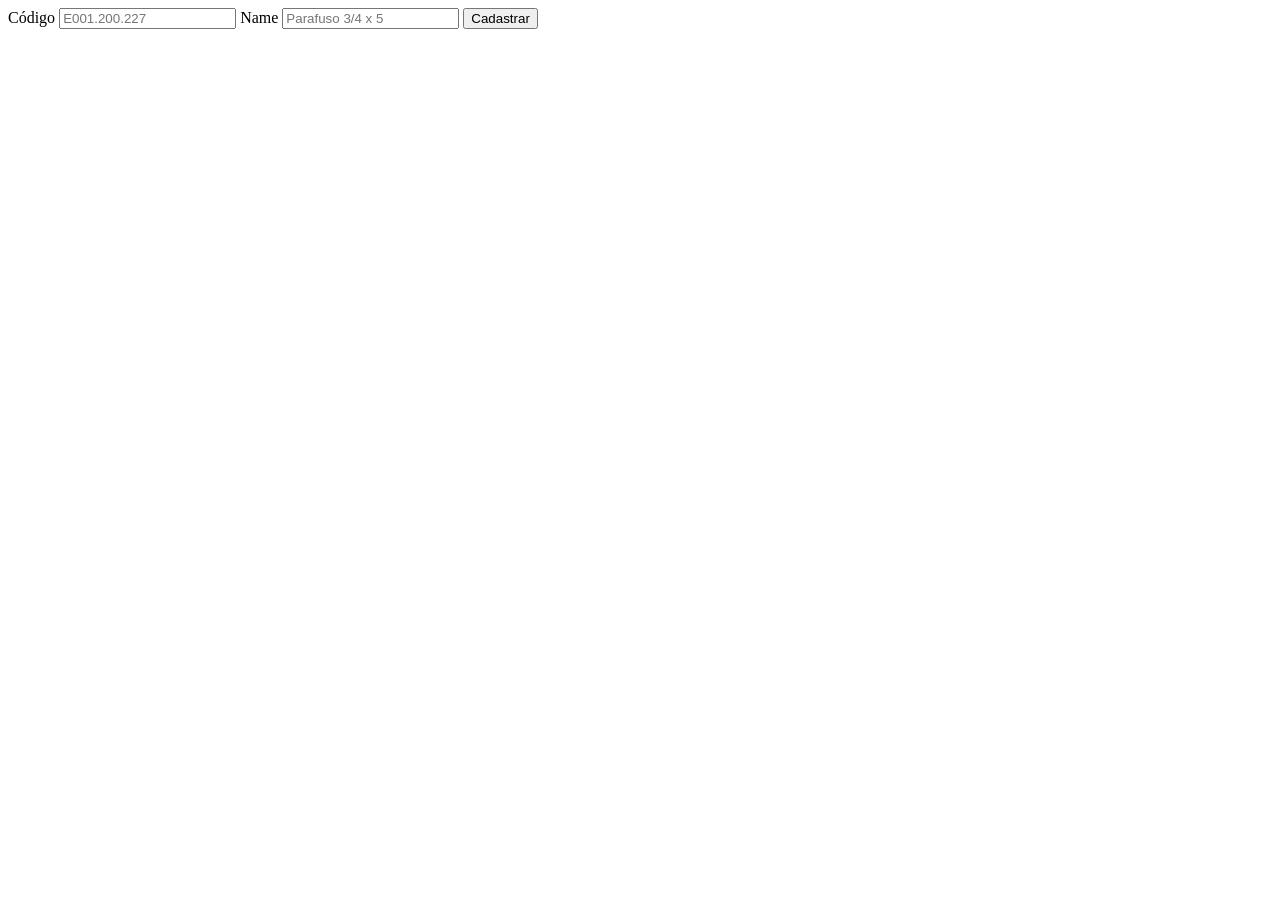
==== src/main/resources/static/index.html @ e2563c2e "feat: implement product registration" ====
<!DOCTYPE html>
<html lang="pt">
<head>
    <meta charset="UTF-8">
    <meta name="viewport" content="width=device-width, initial-scale=1.0">
    <title>Cadastro de Produtos</title>
</head>
<body>
<label for="codeProduct">Código</label>
<input type="text" name="code" id="codeProduct" placeholder="E001.200.227">
<label for="nameProduct">Name</label>
<input type="text" name="name" id="nameProduct" placeholder="Parafuso 3/4 x 5">
<button type="button" id="registerButton">Cadastrar</button>
<p id="result"></p>
</body>
<script src="script.js"></script>
</html>
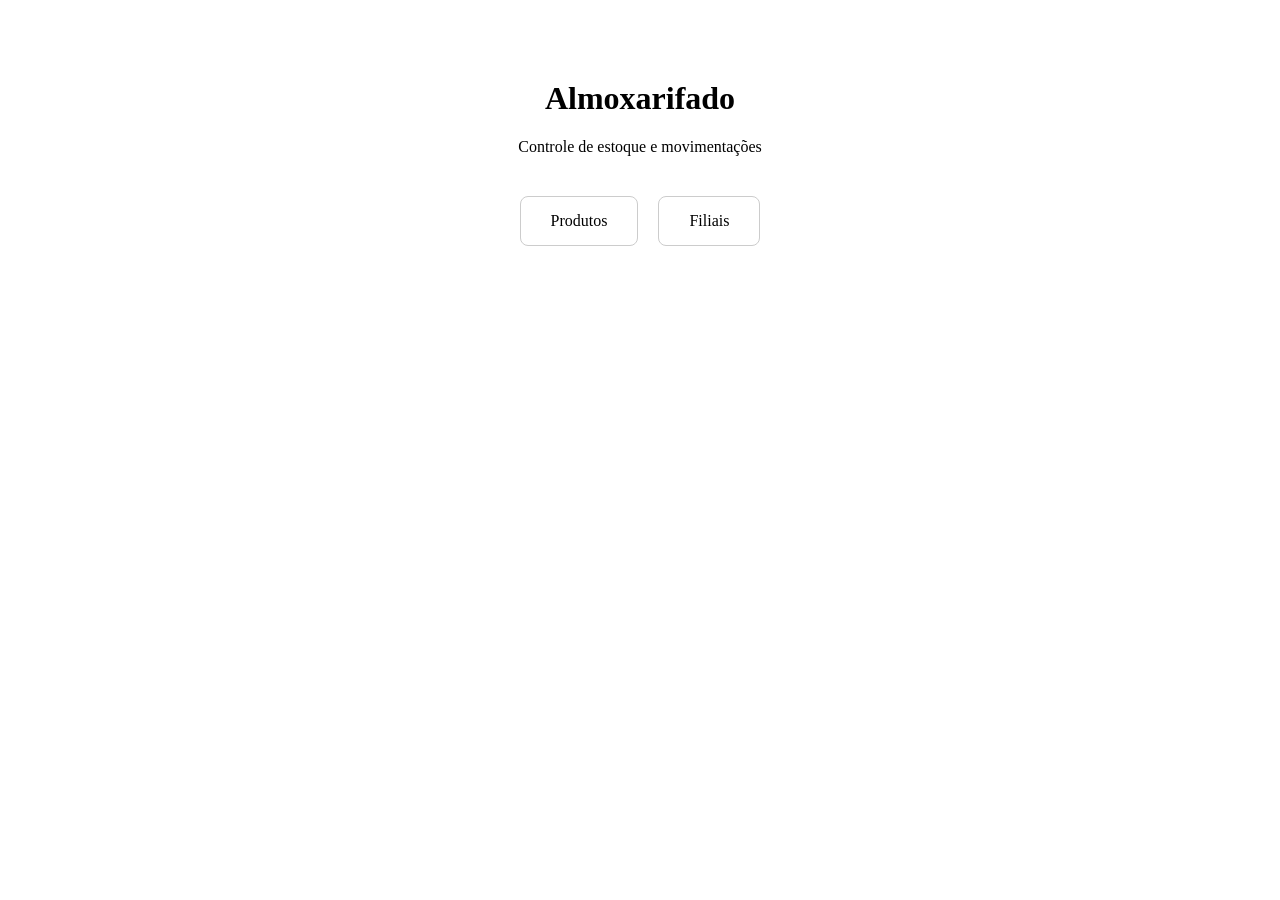
==== commit 17091e7a: "feat: implement product management" ====
--- a/src/main/resources/static/index.html
+++ b/src/main/resources/static/index.html
@@ -1,17 +1,32 @@
 <!DOCTYPE html>
-<html lang="pt">
+<html lang="pt-BR">
 <head>
     <meta charset="UTF-8">
     <meta name="viewport" content="width=device-width, initial-scale=1.0">
-    <title>Cadastro de Produtos</title>
+
+    <link rel="stylesheet" href="style.css">
+
+    <title>Almoxarifado</title>
 </head>
+
 <body>
-<label for="codeProduct">Código</label>
-<input type="text" name="code" id="codeProduct" placeholder="E001.200.227">
-<label for="nameProduct">Name</label>
-<input type="text" name="name" id="nameProduct" placeholder="Parafuso 3/4 x 5">
-<button type="button" id="registerButton">Cadastrar</button>
-<p id="result"></p>
+
+<main class="home">
+
+    <h1>Almoxarifado</h1>
+    <p>Controle de estoque e movimentações</p>
+
+    <nav class="menu">
+        <a href="pages/products/products.html">
+            Produtos
+        </a>
+
+        <a href="#">
+            Filiais
+        </a>
+    </nav>
+
+</main>
+
 </body>
-<script src="script.js"></script>
 </html>
--- a/src/main/resources/static/style.css
+++ b/src/main/resources/static/style.css
@@ -0,0 +1,21 @@
+.home {
+    width: 90%;
+    max-width: 800px;
+    margin: 80px auto;
+    text-align: center;
+}
+
+.menu {
+    display: flex;
+    justify-content: center;
+    gap: 20px;
+    margin-top: 40px;
+}
+
+.menu a {
+    padding: 15px 30px;
+    border: 1px solid #ccc;
+    border-radius: 8px;
+    text-decoration: none;
+    color: inherit;
+}
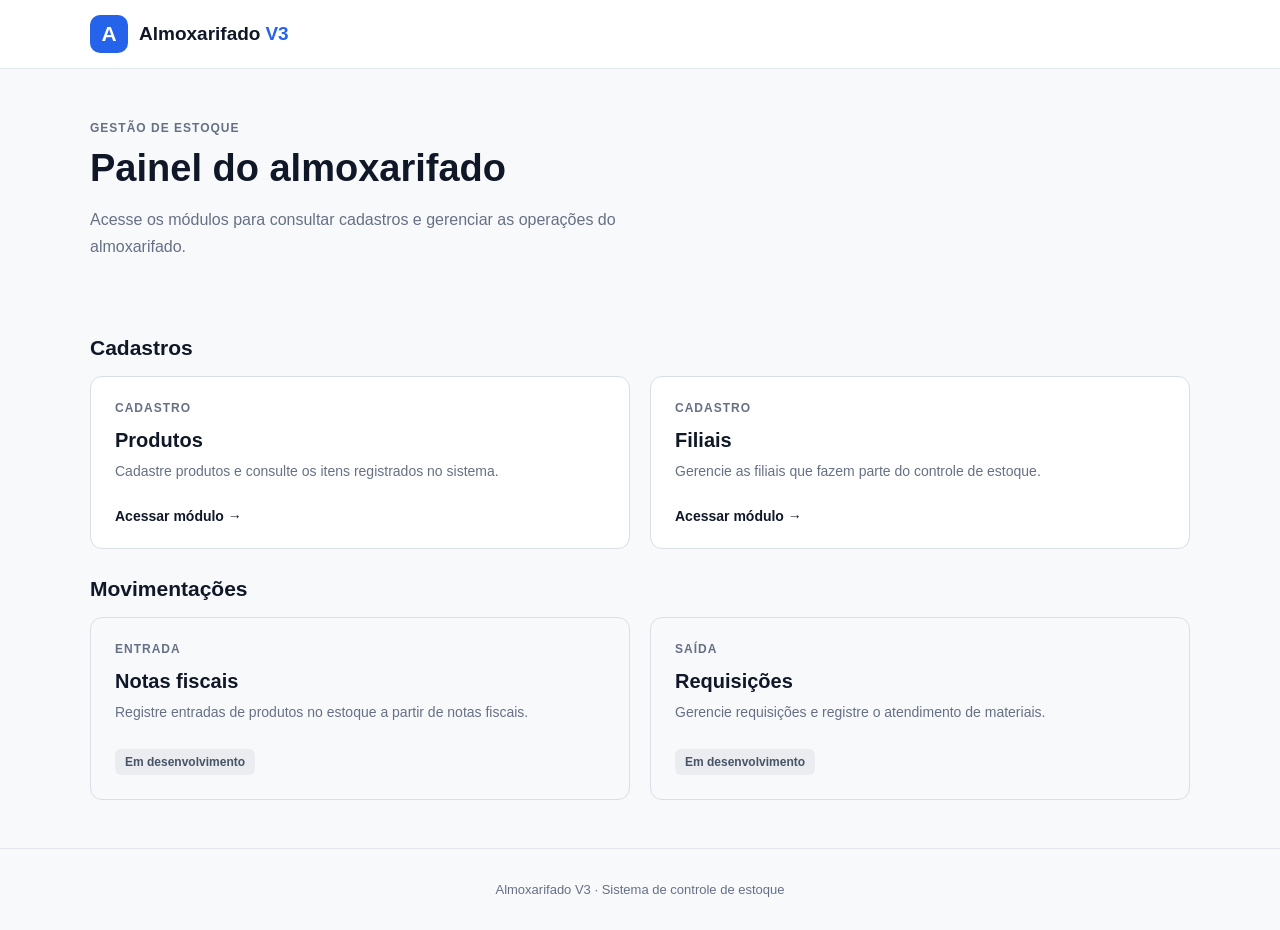
==== commit 3f7bfb8c: "refactor: organize frontend layout and styles" ====
--- a/src/main/resources/static/index.html
+++ b/src/main/resources/static/index.html
@@ -5,28 +5,76 @@
     <meta name="viewport" content="width=device-width, initial-scale=1.0">
 
     <link rel="stylesheet" href="style.css">
+    <link rel="stylesheet" href="home.css">
 
-    <title>Almoxarifado</title>
+    <title>Almoxarifado V3</title>
 </head>
 
 <body>
+<header class="header">
+    <div class="container header-content">
+        <a href="/" class="logo">
+            <span class="logo-icon">A</span>
+            <span>Almoxarifado<span class="logo-version">V3</span></span>
+        </a>
+    </div>
+</header>
+<main class="container">
 
-<main class="home">
+    <section class="home-intro">
+        <p class="eyebrow">GESTÃO DE ESTOQUE</p>
+        <h1>Painel do almoxarifado</h1>
+        <p class="subtitle">
+            Acesse os módulos para consultar cadastros e gerenciar
+            as operações do almoxarifado.
+        </p>
+    </section>
 
-    <h1>Almoxarifado</h1>
-    <p>Controle de estoque e movimentações</p>
+    <section class="module-section">
+        <h2>Cadastros</h2>
 
-    <nav class="menu">
-        <a href="pages/products/products.html">
-            Produtos
-        </a>
+        <div class="module-grid">
+            <a class="module-card" href="pages/products/products.html">
+                <span class="module-label">CADASTRO</span>
+                <h3>Produtos</h3>
+                <p>Cadastre produtos e consulte os itens registrados no sistema.</p>
+                <span class="module-action">Acessar módulo →</span>
+            </a>
 
-        <a href="#">
-            Filiais
-        </a>
-    </nav>
+            <a class="module-card" href="pages/branches/branches.html">
+                <span class="module-label">CADASTRO</span>
+                <h3>Filiais</h3>
+                <p>Gerencie as filiais que fazem parte do controle de estoque.</p>
+                <span class="module-action">Acessar módulo →</span>
+            </a>
+        </div>
+    </section>
+
+    <section class="module-section">
+        <h2>Movimentações</h2>
+
+        <div class="module-grid">
+            <article class="module-card module-card-disabled">
+                <span class="module-label">ENTRADA</span>
+                <h3>Notas fiscais</h3>
+                <p>Registre entradas de produtos no estoque a partir de notas fiscais.</p>
+                <span class="module-status">Em desenvolvimento</span>
+            </article>
+
+            <article class="module-card module-card-disabled">
+                <span class="module-label">SAÍDA</span>
+                <h3>Requisições</h3>
+                <p>Gerencie requisições e registre o atendimento de materiais.</p>
+                <span class="module-status">Em desenvolvimento</span>
+            </article>
+        </div>
+    </section>
 
 </main>
 
+<footer class="page-footer">
+    <p>Almoxarifado V3 · Sistema de controle de estoque</p>
+</footer>
+
 </body>
-</html>+</html>
--- a/src/main/resources/static/style.css
+++ b/src/main/resources/static/style.css
@@ -1,21 +1,113 @@
-.home {
-    width: 90%;
-    max-width: 800px;
-    margin: 80px auto;
-    text-align: center;
+/* Estilos globais compartilhados */
+
+* {
+    box-sizing: border-box;
 }
 
-.menu {
-    display: flex;
-    justify-content: center;
-    gap: 20px;
-    margin-top: 40px;
+body {
+    margin: 0;
+    background-color: #f8f9fb;
+    color: #101828;
+    font-family: Arial, sans-serif;
 }
 
-.menu a {
-    padding: 15px 30px;
-    border: 1px solid #ccc;
-    border-radius: 8px;
+.container {
+    width: 90%;
+    max-width: 1100px;
+    margin: 0 auto;
+}
+
+/* Cabeçalho compartilhado */
+
+.header,
+.page-header {
+    background-color: #fff;
+    border-bottom: 1px solid #e1e5ec;
+}
+
+.header-content {
+    min-height: 68px;
+    display: flex;
+    align-items: center;
+    justify-content: space-between;
+    gap: 24px;
+}
+
+.logo {
+    display: inline-flex;
+    align-items: center;
+    gap: 11px;
+    color: #101828;
+    font-size: 19px;
+    font-weight: 700;
     text-decoration: none;
-    color: inherit;
-}+}
+
+.logo-icon {
+    width: 38px;
+    height: 38px;
+    display: grid;
+    place-items: center;
+    border-radius: 10px;
+    background-color: #2563eb;
+    color: #fff;
+    font-size: 21px;
+}
+
+.logo-version {
+    margin-left: 5px;
+    color: #2563eb;
+}
+
+.brand {
+    color: #101828;
+    font-size: 20px;
+    font-weight: 700;
+    text-decoration: none;
+}
+
+/* Navegação */
+
+.navigation {
+    display: flex;
+    align-items: center;
+    gap: 24px;
+}
+
+.nav-link {
+    padding: 25px 0;
+    border-bottom: 2px solid transparent;
+    color: #64748b;
+    text-decoration: none;
+    transition: color 0.2s, border-color 0.2s;
+}
+
+.nav-link:hover,
+.nav-link.active {
+    color: #2563eb;
+}
+
+.nav-link.active {
+    border-bottom-color: #2563eb;
+}
+
+/* Ajustes para telas menores */
+
+@media (max-width: 650px) {
+    .header-content {
+        flex-wrap: wrap;
+        gap: 8px 16px;
+        padding-top: 12px;
+        padding-bottom: 12px;
+    }
+
+    .navigation {
+    flex-wrap: wrap;
+    gap: 16px;
+}
+
+    .nav-link {
+        padding: 8px 0;
+    }
+
+}
--- a/src/main/resources/static/home.css
+++ b/src/main/resources/static/home.css
@@ -0,0 +1,120 @@
+/* Estilos exclusivos da página inicial */
+
+.home-intro {
+    padding: 40px 0 32px;
+}
+
+.eyebrow,
+.module-label {
+    color: #667085;
+    font-size: 12px;
+    font-weight: 700;
+    letter-spacing: 1px;
+}
+
+.home-intro h1 {
+    margin: 12px 0;
+    font-size: clamp(28px, 4vw, 38px);
+}
+
+.subtitle {
+    max-width: 620px;
+    color: #667085;
+    line-height: 1.7;
+}
+
+/* Seções de módulos */
+
+.module-section {
+    margin: 28px 0;
+}
+
+.module-section h2 {
+    margin-bottom: 16px;
+    font-size: 21px;
+}
+
+.module-grid {
+    display: grid;
+    grid-template-columns: repeat(2, minmax(0, 1fr));
+    gap: 20px;
+}
+
+.module-card {
+    display: flex;
+    flex-direction: column;
+    align-items: flex-start;
+    min-width: 0;
+    padding: 24px;
+    border: 1px solid #d9dee7;
+    border-radius: 12px;
+    background-color: #fff;
+    color: inherit;
+    text-decoration: none;
+    transition: border-color 0.2s, box-shadow 0.2s;
+}
+
+a.module-card:hover {
+    border-color: #98a2b3;
+    box-shadow: 0 4px 14px rgb(16 24 40 / 7%);
+}
+
+.module-card h3 {
+    margin: 14px 0 8px;
+    font-size: 20px;
+}
+
+.module-card p {
+    margin: 0 0 24px;
+    color: #667085;
+    font-size: 14px;
+    line-height: 1.7;
+}
+
+.module-action {
+    margin-top: auto;
+    font-size: 14px;
+    font-weight: 600;
+}
+
+.module-card-disabled {
+    background-color: #f8f9fb;
+}
+
+.module-status {
+    margin-top: auto;
+    padding: 6px 10px;
+    border-radius: 6px;
+    background-color: #eaecf0;
+    color: #475467;
+    font-size: 12px;
+    font-weight: 600;
+}
+
+/* Rodapé */
+
+.page-footer {
+    margin-top: 48px;
+    padding: 20px;
+    border-top: 1px solid #e1e5ec;
+    color: #667085;
+    font-size: 13px;
+    text-align: center;
+}
+
+/* Responsividade */
+
+@media (max-width: 650px) {
+    .home-intro {
+        padding-top: 24px;
+    }
+
+    .module-grid {
+    grid-template-columns: 1fr;
+}
+
+    .module-card {
+        padding: 20px;
+    }
+
+}
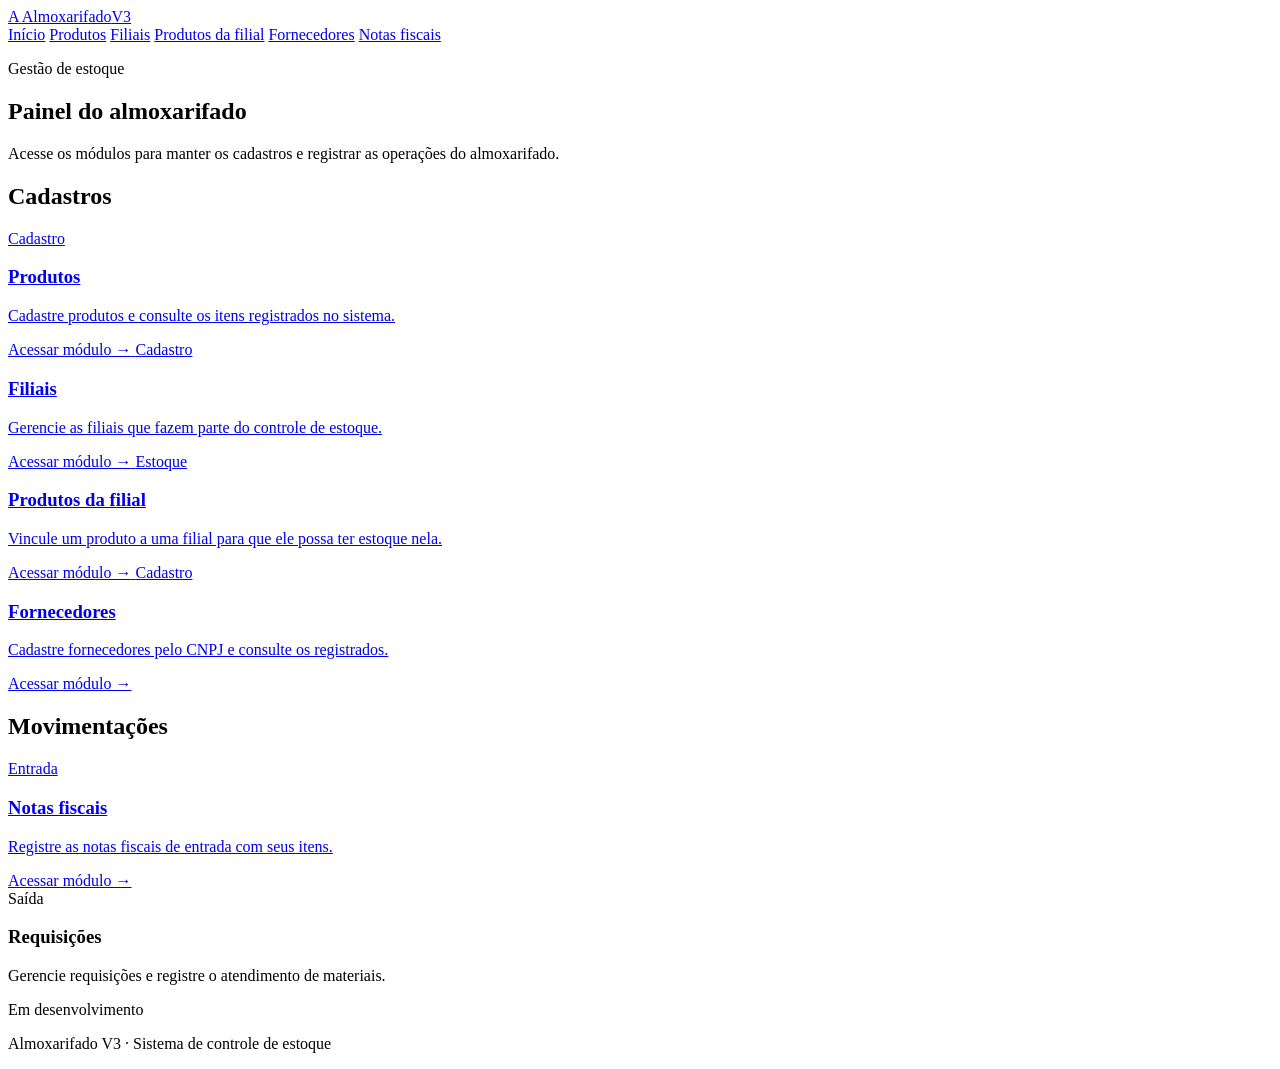
==== commit 5c9dd1c9: "feat: redesign front-end and add supplier, branch product and invoice pages" ====
--- a/src/main/resources/static/index.html
+++ b/src/main/resources/static/index.html
@@ -3,66 +3,87 @@
 <head>
     <meta charset="UTF-8">
     <meta name="viewport" content="width=device-width, initial-scale=1.0">
-
-    <link rel="stylesheet" href="style.css">
-    <link rel="stylesheet" href="home.css">
-
+    <meta name="description" content="Painel do sistema de controle de almoxarifado">
     <title>Almoxarifado V3</title>
+    <link rel="stylesheet" href="/style.css">
+    <link rel="stylesheet" href="/home.css">
 </head>
 
 <body>
 <header class="header">
     <div class="container header-content">
         <a href="/" class="logo">
-            <span class="logo-icon">A</span>
+            <span class="logo-icon" aria-hidden="true">A</span>
             <span>Almoxarifado<span class="logo-version">V3</span></span>
         </a>
+        <nav class="navigation" aria-label="Navegação principal">
+            <a href="/" class="nav-link" aria-current="page">Início</a>
+            <a href="/pages/products/products.html" class="nav-link">Produtos</a>
+            <a href="/pages/branches/branches.html" class="nav-link">Filiais</a>
+            <a href="/pages/branch-products/branch-products.html" class="nav-link">Produtos da filial</a>
+            <a href="/pages/suppliers/suppliers.html" class="nav-link">Fornecedores</a>
+            <a href="/pages/invoices/invoices.html" class="nav-link">Notas fiscais</a>
+        </nav>
     </div>
 </header>
-<main class="container">
 
-    <section class="home-intro">
-        <p class="eyebrow">GESTÃO DE ESTOQUE</p>
+<main class="container main-content">
+
+    <section class="page-heading">
+        <p class="eyebrow">Gestão de estoque</p>
         <h1>Painel do almoxarifado</h1>
-        <p class="subtitle">
-            Acesse os módulos para consultar cadastros e gerenciar
-            as operações do almoxarifado.
+        <p class="page-description">
+            Acesse os módulos para manter os cadastros e registrar as operações do almoxarifado.
         </p>
     </section>
 
-    <section class="module-section">
-        <h2>Cadastros</h2>
+    <section class="module-section" aria-labelledby="cadastros-title">
+        <h2 id="cadastros-title">Cadastros</h2>
 
         <div class="module-grid">
-            <a class="module-card" href="pages/products/products.html">
-                <span class="module-label">CADASTRO</span>
+            <a class="module-card" href="/pages/products/products.html">
+                <span class="module-label">Cadastro</span>
                 <h3>Produtos</h3>
                 <p>Cadastre produtos e consulte os itens registrados no sistema.</p>
                 <span class="module-action">Acessar módulo →</span>
             </a>
 
-            <a class="module-card" href="pages/branches/branches.html">
-                <span class="module-label">CADASTRO</span>
+            <a class="module-card" href="/pages/branches/branches.html">
+                <span class="module-label">Cadastro</span>
                 <h3>Filiais</h3>
                 <p>Gerencie as filiais que fazem parte do controle de estoque.</p>
+                <span class="module-action">Acessar módulo →</span>
+            </a>
+
+            <a class="module-card" href="/pages/branch-products/branch-products.html">
+                <span class="module-label">Estoque</span>
+                <h3>Produtos da filial</h3>
+                <p>Vincule um produto a uma filial para que ele possa ter estoque nela.</p>
+                <span class="module-action">Acessar módulo →</span>
+            </a>
+
+            <a class="module-card" href="/pages/suppliers/suppliers.html">
+                <span class="module-label">Cadastro</span>
+                <h3>Fornecedores</h3>
+                <p>Cadastre fornecedores pelo CNPJ e consulte os registrados.</p>
                 <span class="module-action">Acessar módulo →</span>
             </a>
         </div>
     </section>
 
-    <section class="module-section">
-        <h2>Movimentações</h2>
+    <section class="module-section" aria-labelledby="movimentacoes-title">
+        <h2 id="movimentacoes-title">Movimentações</h2>
 
         <div class="module-grid">
-            <article class="module-card module-card-disabled">
-                <span class="module-label">ENTRADA</span>
+            <a class="module-card" href="/pages/invoices/invoices.html">
+                <span class="module-label">Entrada</span>
                 <h3>Notas fiscais</h3>
-                <p>Registre entradas de produtos no estoque a partir de notas fiscais.</p>
-                <span class="module-status">Em desenvolvimento</span>
-            </article>
+                <p>Registre as notas fiscais de entrada com seus itens.</p>
+                <span class="module-action">Acessar módulo →</span>
+            </a>
 
             <article class="module-card module-card-disabled">
-                <span class="module-label">SAÍDA</span>
+                <span class="module-label">Saída</span>
                 <h3>Requisições</h3>
                 <p>Gerencie requisições e registre o atendimento de materiais.</p>
                 <span class="module-status">Em desenvolvimento</span>
@@ -72,9 +93,10 @@
 
 </main>
 
-<footer class="page-footer">
-    <p>Almoxarifado V3 · Sistema de controle de estoque</p>
+<footer class="footer">
+    <div class="container">
+        <p>Almoxarifado V3 · Sistema de controle de estoque</p>
+    </div>
 </footer>
-
 </body>
 </html>
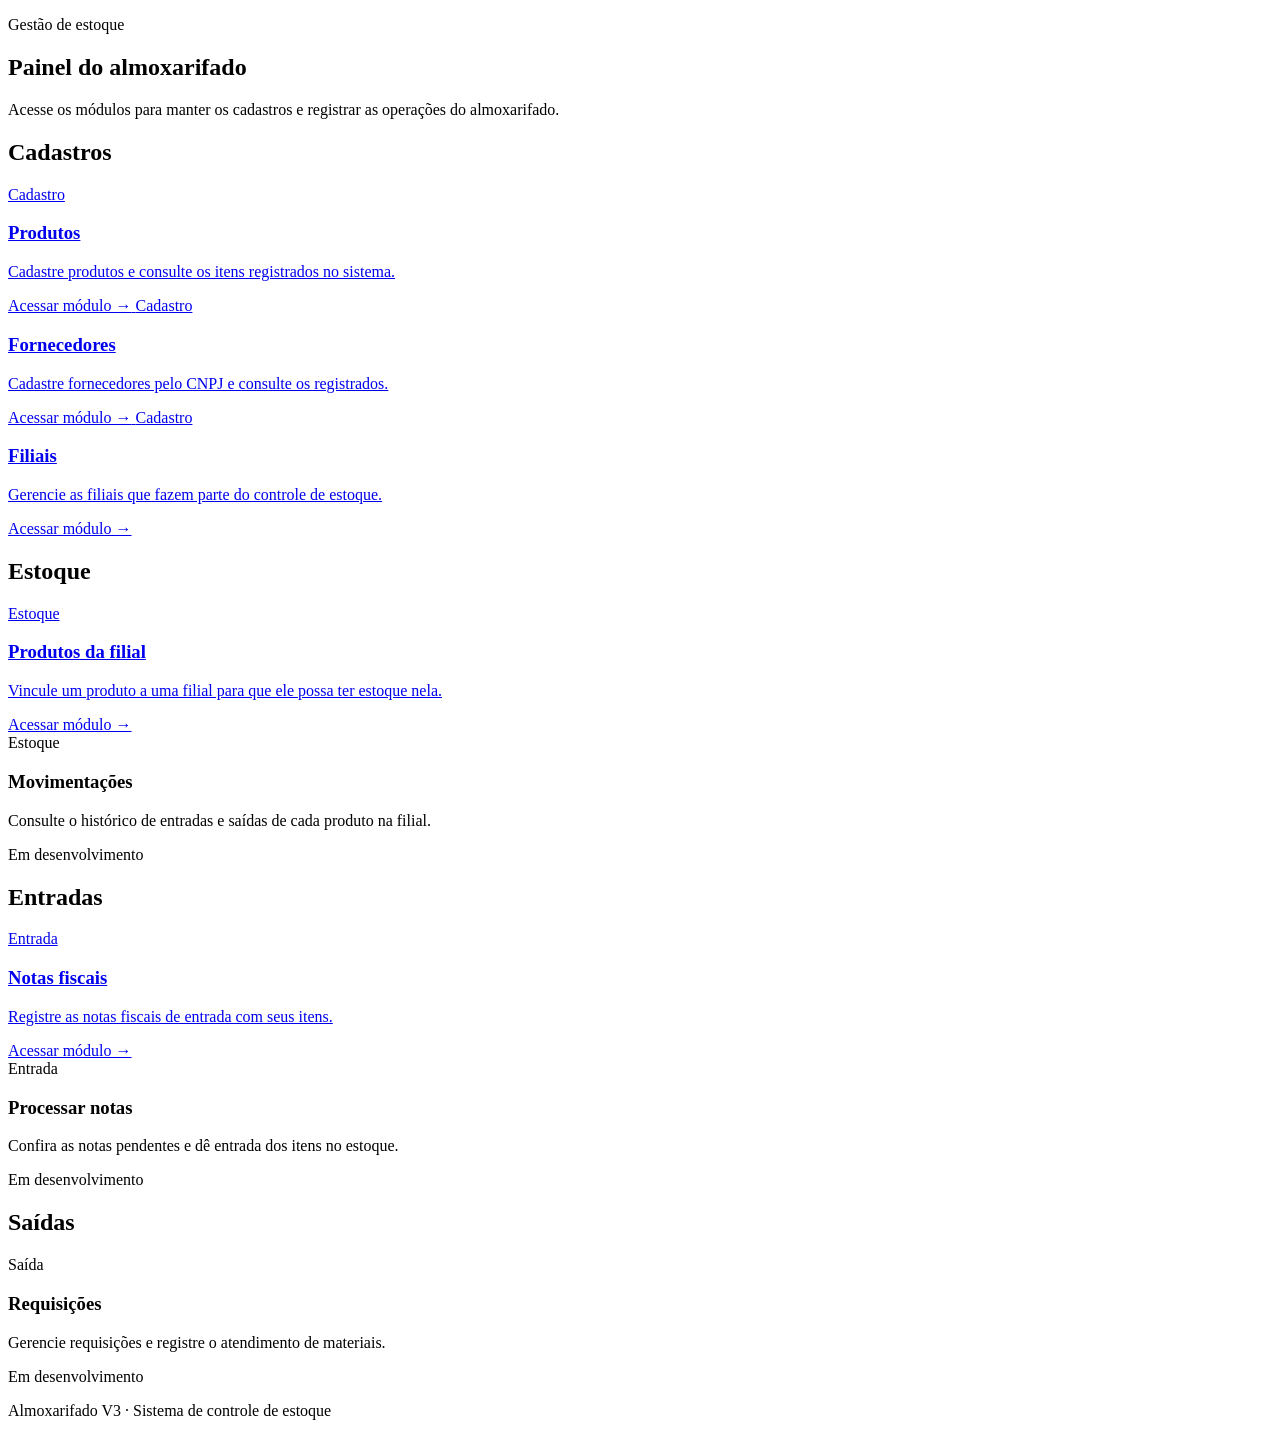
==== commit a8711601: "feat: add sidebar layout grouping pages by module Replace the header duplicated in every page with a" ====
--- a/src/main/resources/static/index.html
+++ b/src/main/resources/static/index.html
@@ -6,26 +6,15 @@
     <meta name="description" content="Painel do sistema de controle de almoxarifado">
     <title>Almoxarifado V3</title>
     <link rel="stylesheet" href="/style.css">
+    <script src="/layout.js" defer></script>
     <link rel="stylesheet" href="/home.css">
 </head>
 
-<body>
-<header class="header">
-    <div class="container header-content">
-        <a href="/" class="logo">
-            <span class="logo-icon" aria-hidden="true">A</span>
-            <span>Almoxarifado<span class="logo-version">V3</span></span>
-        </a>
-        <nav class="navigation" aria-label="Navegação principal">
-            <a href="/" class="nav-link" aria-current="page">Início</a>
-            <a href="/pages/products/products.html" class="nav-link">Produtos</a>
-            <a href="/pages/branches/branches.html" class="nav-link">Filiais</a>
-            <a href="/pages/branch-products/branch-products.html" class="nav-link">Produtos da filial</a>
-            <a href="/pages/suppliers/suppliers.html" class="nav-link">Fornecedores</a>
-            <a href="/pages/invoices/invoices.html" class="nav-link">Notas fiscais</a>
-        </nav>
-    </div>
-</header>
+<body class="app">
+<aside class="sidebar" data-app-sidebar></aside>
+
+<div class="app-main">
+<header class="topbar" data-app-topbar></header>
 
 <main class="container main-content">
 
@@ -48,13 +37,26 @@
                 <span class="module-action">Acessar módulo →</span>
             </a>
 
+            <a class="module-card" href="/pages/suppliers/suppliers.html">
+                <span class="module-label">Cadastro</span>
+                <h3>Fornecedores</h3>
+                <p>Cadastre fornecedores pelo CNPJ e consulte os registrados.</p>
+                <span class="module-action">Acessar módulo →</span>
+            </a>
+
             <a class="module-card" href="/pages/branches/branches.html">
                 <span class="module-label">Cadastro</span>
                 <h3>Filiais</h3>
                 <p>Gerencie as filiais que fazem parte do controle de estoque.</p>
                 <span class="module-action">Acessar módulo →</span>
             </a>
+        </div>
+    </section>
 
+    <section class="module-section" aria-labelledby="estoque-title">
+        <h2 id="estoque-title">Estoque</h2>
+
+        <div class="module-grid">
             <a class="module-card" href="/pages/branch-products/branch-products.html">
                 <span class="module-label">Estoque</span>
                 <h3>Produtos da filial</h3>
@@ -62,17 +64,17 @@
                 <span class="module-action">Acessar módulo →</span>
             </a>
 
-            <a class="module-card" href="/pages/suppliers/suppliers.html">
-                <span class="module-label">Cadastro</span>
-                <h3>Fornecedores</h3>
-                <p>Cadastre fornecedores pelo CNPJ e consulte os registrados.</p>
-                <span class="module-action">Acessar módulo →</span>
-            </a>
+            <article class="module-card module-card-disabled">
+                <span class="module-label">Estoque</span>
+                <h3>Movimentações</h3>
+                <p>Consulte o histórico de entradas e saídas de cada produto na filial.</p>
+                <span class="module-status">Em desenvolvimento</span>
+            </article>
         </div>
     </section>
 
-    <section class="module-section" aria-labelledby="movimentacoes-title">
-        <h2 id="movimentacoes-title">Movimentações</h2>
+    <section class="module-section" aria-labelledby="entradas-title">
+        <h2 id="entradas-title">Entradas</h2>
 
         <div class="module-grid">
             <a class="module-card" href="/pages/invoices/invoices.html">
@@ -82,6 +84,19 @@
                 <span class="module-action">Acessar módulo →</span>
             </a>
 
+            <article class="module-card module-card-disabled">
+                <span class="module-label">Entrada</span>
+                <h3>Processar notas</h3>
+                <p>Confira as notas pendentes e dê entrada dos itens no estoque.</p>
+                <span class="module-status">Em desenvolvimento</span>
+            </article>
+        </div>
+    </section>
+
+    <section class="module-section" aria-labelledby="saidas-title">
+        <h2 id="saidas-title">Saídas</h2>
+
+        <div class="module-grid">
             <article class="module-card module-card-disabled">
                 <span class="module-label">Saída</span>
                 <h3>Requisições</h3>
@@ -98,5 +113,6 @@
         <p>Almoxarifado V3 · Sistema de controle de estoque</p>
     </div>
 </footer>
+</div>
 </body>
 </html>
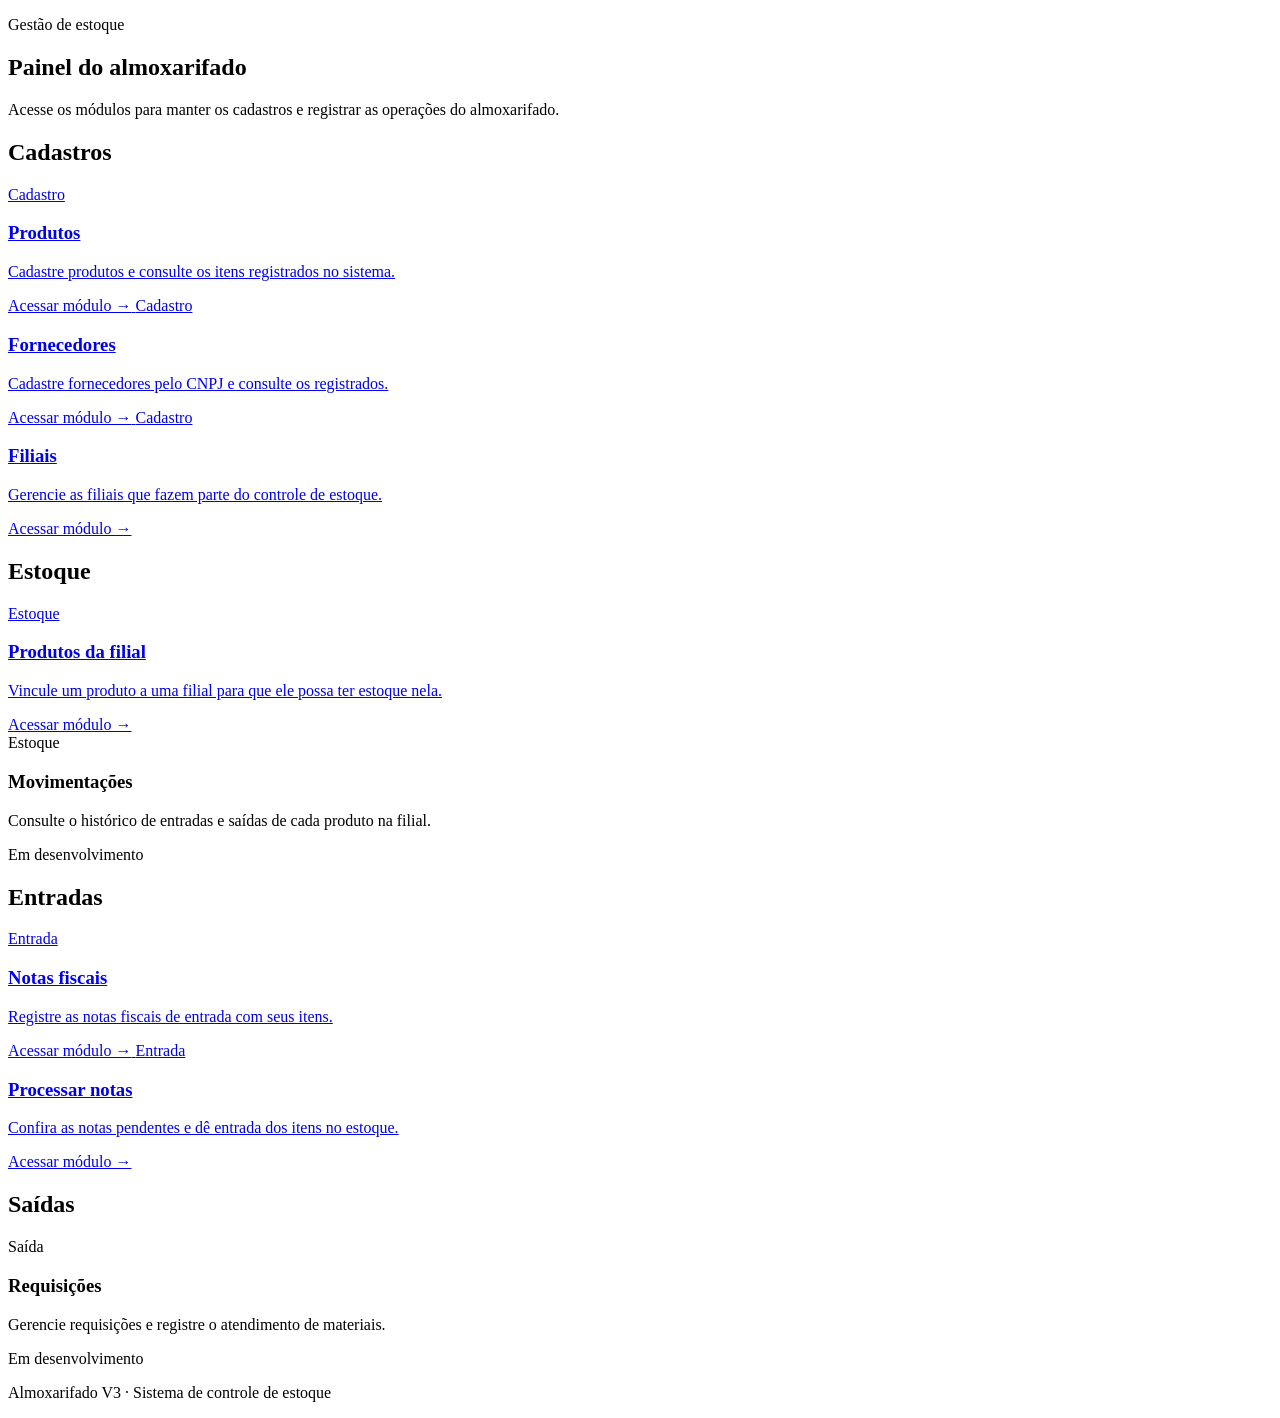
==== commit 908865c9: "feat: add invoice processing page" ====
--- a/src/main/resources/static/index.html
+++ b/src/main/resources/static/index.html
@@ -84,12 +84,12 @@
                 <span class="module-action">Acessar módulo →</span>
             </a>
 
-            <article class="module-card module-card-disabled">
+            <a class="module-card" href="/pages/invoice-processing/invoice-processing.html">
                 <span class="module-label">Entrada</span>
                 <h3>Processar notas</h3>
                 <p>Confira as notas pendentes e dê entrada dos itens no estoque.</p>
-                <span class="module-status">Em desenvolvimento</span>
-            </article>
+                <span class="module-action">Acessar módulo →</span>
+            </a>
         </div>
     </section>
 
